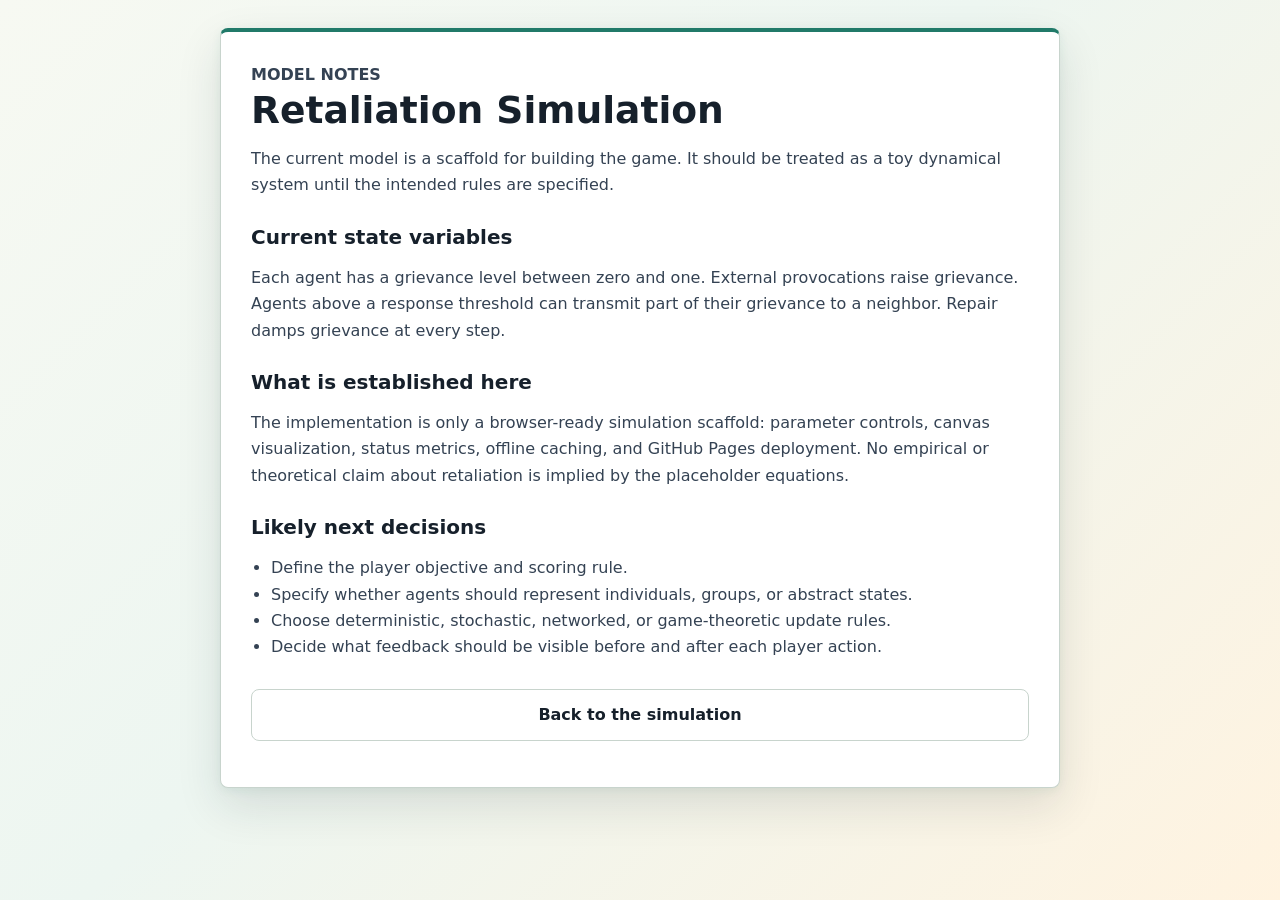
==== further-reading.html @ 0118640a "Initial static simulation scaffold" ====
<!doctype html>
<html lang="en">
<head>
  <meta charset="utf-8">
  <meta name="viewport" content="width=device-width, initial-scale=1">
  <meta name="theme-color" content="#f4f7f3">
  <title>Model Notes: Retaliation Simulation</title>
  <link rel="manifest" href="manifest.webmanifest">
  <link rel="apple-touch-icon" href="icons/retaliation-icon-180.png">
  <link rel="stylesheet" href="styles.css?v=2026-06-21">
</head>
<body>
  <main class="reading-shell">
    <article class="reading-page">
      <p class="eyebrow">Model notes</p>
      <h1>Retaliation Simulation</h1>
      <p class="lede">
        The current model is a scaffold for building the game. It should be
        treated as a toy dynamical system until the intended rules are specified.
      </p>

      <section>
        <h2>Current state variables</h2>
        <p>
          Each agent has a grievance level between zero and one. External
          provocations raise grievance. Agents above a response threshold can
          transmit part of their grievance to a neighbor. Repair damps grievance
          at every step.
        </p>
      </section>

      <section>
        <h2>What is established here</h2>
        <p>
          The implementation is only a browser-ready simulation scaffold:
          parameter controls, canvas visualization, status metrics, offline
          caching, and GitHub Pages deployment. No empirical or theoretical
          claim about retaliation is implied by the placeholder equations.
        </p>
      </section>

      <section>
        <h2>Likely next decisions</h2>
        <ul class="resource-list">
          <li>Define the player objective and scoring rule.</li>
          <li>Specify whether agents should represent individuals, groups, or abstract states.</li>
          <li>Choose deterministic, stochastic, networked, or game-theoretic update rules.</li>
          <li>Decide what feedback should be visible before and after each player action.</li>
        </ul>
      </section>

      <p class="back-link"><a href="index.html">Back to the simulation</a></p>
    </article>
  </main>

  <script>
    if ('serviceWorker' in navigator && window.location.protocol !== 'file:') {
      navigator.serviceWorker.register('service-worker.js').catch(() => {});
    }
  </script>
</body>
</html>
---- styles.css ----
:root {
  color-scheme: light;
  --paper: #f4f7f3;
  --ink: #16202b;
  --muted: #5e6972;
  --line: #c8d4cd;
  --panel: #ffffff;
  --button: #f9fbfa;
  --button-hover: #eef6f1;
  --blue: #2f6f9f;
  --green: #217a69;
  --red: #c2412d;
  --amber: #c98614;
  --gold: #f2c14e;
  --shadow: 0 18px 45px rgba(27, 40, 48, 0.12), 0 2px 10px rgba(33, 122, 105, 0.08);
  font-family: Inter, ui-sans-serif, system-ui, -apple-system, BlinkMacSystemFont, "Segoe UI", sans-serif;
}

* {
  box-sizing: border-box;
}

body {
  margin: 0;
  min-height: 100vh;
  color: var(--ink);
  background:
    linear-gradient(135deg, #f7f9f2 0%, #edf6f1 45%, #fff3e0 100%);
}

button,
input {
  font: inherit;
}

button {
  min-height: 42px;
  border: 1px solid var(--line);
  border-radius: 8px;
  color: var(--ink);
  background: var(--button);
  cursor: pointer;
  transition: background 160ms ease, border-color 160ms ease, box-shadow 160ms ease, transform 160ms ease;
}

button:not(:disabled):hover {
  border-color: rgba(194, 65, 45, 0.42);
  background: var(--button-hover);
  box-shadow: 0 5px 14px rgba(33, 122, 105, 0.13);
  transform: translateY(-1px);
}

button:focus-visible,
input:focus-visible,
a:focus-visible {
  outline: 3px solid rgba(47, 111, 159, 0.28);
  outline-offset: 2px;
}

.app-shell {
  display: grid;
  grid-template-columns: minmax(0, 1fr) 304px;
  gap: 20px;
  min-height: 100vh;
  padding: 18px;
}

.play-area {
  display: flex;
  flex-direction: column;
  min-width: 0;
  border: 1px solid var(--line);
  border-top: 4px solid var(--green);
  border-radius: 8px;
  background: var(--panel);
  box-shadow: var(--shadow);
  overflow: hidden;
}

.top-bar {
  display: flex;
  align-items: center;
  justify-content: space-between;
  gap: 18px;
  padding: 16px 20px 12px;
  border-bottom: 1px solid var(--line);
  background: linear-gradient(90deg, rgba(33, 122, 105, 0.11), rgba(242, 193, 78, 0.16));
}

.eyebrow {
  margin: 0 0 4px;
  color: var(--muted);
  font-size: 0.78rem;
  font-weight: 700;
  letter-spacing: 0;
  text-transform: uppercase;
}

h1 {
  margin: 0;
  font-size: 2.25rem;
  line-height: 1;
}

.status-strip {
  display: flex;
  flex-wrap: wrap;
  gap: 8px;
  justify-content: flex-end;
  color: var(--muted);
  white-space: nowrap;
}

.status-strip span {
  padding: 7px 10px;
  border: 1px solid var(--line);
  border-radius: 8px;
  background: rgba(255, 255, 255, 0.82);
}

.canvas-wrap {
  min-height: 0;
  padding: 12px 14px 6px;
}

canvas {
  display: block;
  width: 100%;
  aspect-ratio: 30 / 19;
  max-height: calc(100vh - 178px);
  border: 1px solid var(--line);
  border-radius: 8px;
  background: #ffffff;
}

.command-row {
  display: flex;
  align-items: center;
  justify-content: space-between;
  gap: 16px;
  padding: 12px 20px 16px;
}

.button-cluster {
  display: grid;
  grid-template-columns: repeat(3, minmax(88px, 1fr));
  gap: 10px;
}

.primary-button {
  border-color: var(--green);
  color: #ffffff;
  background: var(--green);
  font-weight: 750;
}

.primary-button.is-running {
  border-color: var(--red);
  background: var(--red);
}

#eventText {
  margin: 0;
  color: var(--muted);
  font-weight: 700;
  text-align: right;
}

.side-panel {
  display: flex;
  flex-direction: column;
  gap: 14px;
  min-width: 0;
}

.metric-card,
.control-group,
.history {
  border: 1px solid var(--line);
  border-radius: 8px;
  background: var(--panel);
  padding: 14px;
}

.metric-card {
  display: grid;
  gap: 14px;
}

.metric-main {
  display: grid;
  gap: 2px;
  text-align: center;
}

.metric-main span:first-child {
  color: var(--green);
  font-size: 2.6rem;
  font-weight: 900;
  line-height: 1;
}

.metric-main span:last-child {
  color: var(--muted);
  font-size: 0.82rem;
  font-weight: 750;
  text-transform: uppercase;
}

.metric-grid {
  display: grid;
  grid-template-columns: repeat(2, minmax(0, 1fr));
  gap: 8px;
}

.metric-grid p {
  display: grid;
  gap: 3px;
  margin: 0;
  padding: 10px;
  border: 1px solid var(--line);
  border-radius: 8px;
  background: #fbfcfb;
}

.metric-grid span {
  color: var(--muted);
  font-size: 0.76rem;
  font-weight: 700;
  text-transform: uppercase;
}

.metric-grid strong {
  font-size: 1.18rem;
}

.control-group {
  display: grid;
  gap: 9px;
}

.control-group label {
  color: var(--muted);
  font-size: 0.88rem;
  font-weight: 760;
  text-transform: uppercase;
}

.range-row {
  display: grid;
  grid-template-columns: minmax(0, 1fr) 42px;
  gap: 10px;
  align-items: center;
}

input[type="range"] {
  width: 100%;
  accent-color: var(--green);
}

output {
  min-width: 42px;
  padding: 5px 6px;
  border: 1px solid var(--line);
  border-radius: 8px;
  color: var(--ink);
  background: #fbfcfb;
  text-align: center;
  font-weight: 800;
}

.history {
  min-height: 148px;
}

.history h2 {
  margin: 0 0 8px;
  color: var(--muted);
  font-size: 0.88rem;
  text-transform: uppercase;
}

.history ol {
  display: grid;
  gap: 7px;
  margin: 0;
  padding: 0;
  list-style: none;
}

.history li {
  padding: 8px 9px;
  border-left: 3px solid var(--gold);
  border-radius: 6px;
  color: var(--muted);
  background: #fbfcfb;
  font-size: 0.88rem;
}

.reading-nav a,
.back-link a {
  display: block;
  padding: 12px 14px;
  border: 1px solid var(--line);
  border-radius: 8px;
  color: var(--ink);
  background: var(--panel);
  text-align: center;
  font-weight: 750;
  text-decoration: none;
}

.reading-nav a:hover,
.back-link a:hover {
  border-color: rgba(33, 122, 105, 0.46);
  background: #f7fbf8;
}

.reading-shell {
  min-height: 100vh;
  padding: 28px 18px;
}

.reading-page {
  max-width: 840px;
  margin: 0 auto;
  border: 1px solid var(--line);
  border-top: 4px solid var(--green);
  border-radius: 8px;
  background: var(--panel);
  box-shadow: var(--shadow);
  padding: 30px;
}

.reading-page h1 {
  font-size: 2.35rem;
}

.reading-page h2 {
  margin: 26px 0 8px;
  font-size: 1.25rem;
}

.reading-page p,
.resource-list {
  color: #344253;
  font-size: 1rem;
  line-height: 1.65;
}

.lede {
  font-size: 1.1rem;
}

.resource-list {
  padding-left: 1.25rem;
}

.back-link {
  margin-top: 28px;
}

@media (max-width: 940px) {
  .app-shell {
    grid-template-columns: 1fr;
  }

  canvas {
    max-height: none;
  }

  .side-panel {
    display: grid;
    grid-template-columns: repeat(2, minmax(0, 1fr));
  }

  .metric-card,
  .history,
  .reading-nav {
    grid-column: 1 / -1;
  }
}

@media (max-width: 620px) {
  .app-shell,
  .reading-shell {
    padding: 10px;
  }

  .top-bar,
  .command-row {
    align-items: stretch;
    flex-direction: column;
  }

  h1,
  .reading-page h1 {
    font-size: 1.82rem;
  }

  .status-strip {
    justify-content: flex-start;
    white-space: normal;
  }

  .button-cluster,
  .side-panel {
    grid-template-columns: 1fr;
  }

  #eventText {
    text-align: left;
  }

  .reading-page {
    padding: 20px;
  }
}
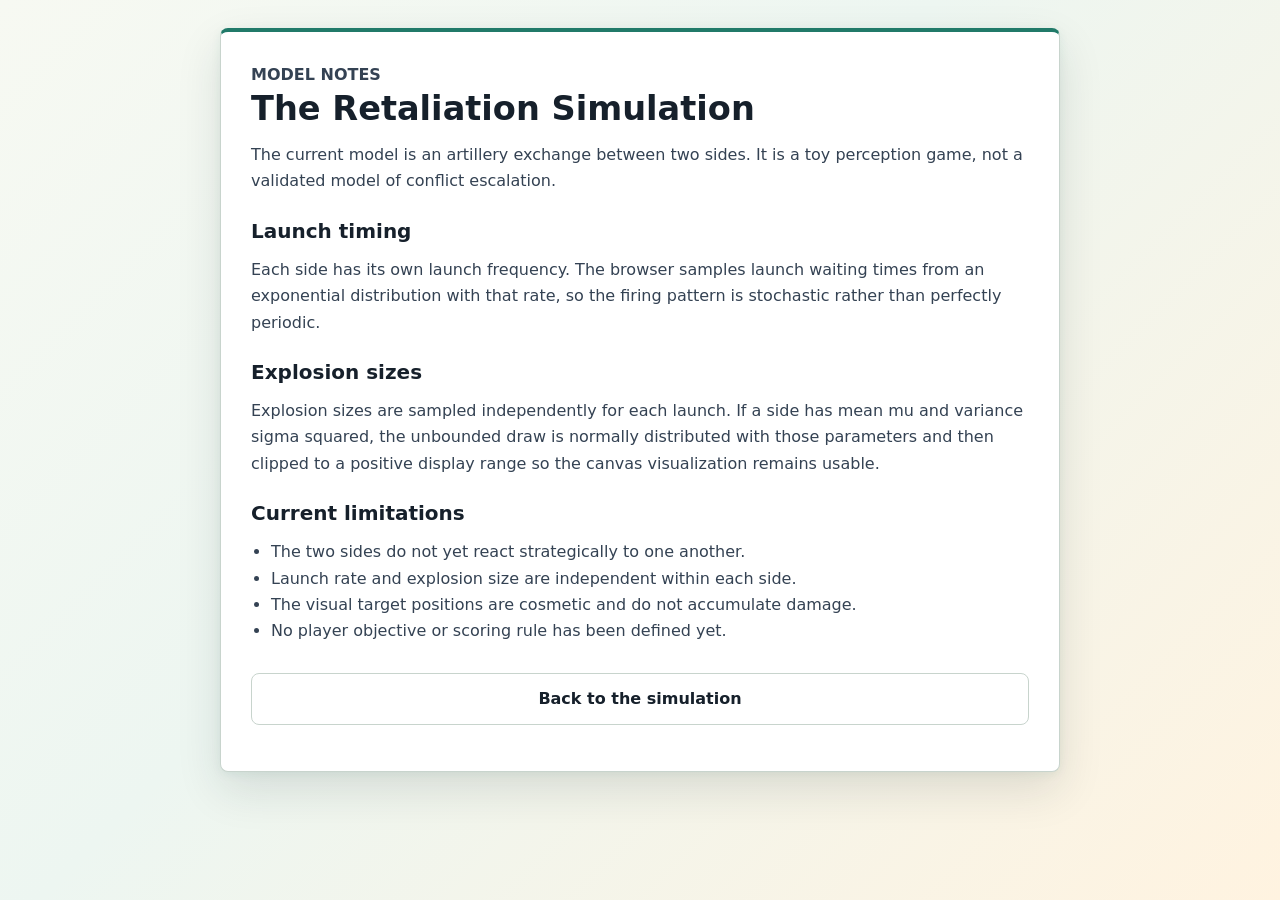
==== commit 00900ca7: "Implement artillery retaliation simulation" ====
--- a/further-reading.html
+++ b/further-reading.html
@@ -4,48 +4,48 @@
   <meta charset="utf-8">
   <meta name="viewport" content="width=device-width, initial-scale=1">
   <meta name="theme-color" content="#f4f7f3">
-  <title>Model Notes: Retaliation Simulation</title>
+  <title>Model Notes: The Retaliation Simulation</title>
   <link rel="manifest" href="manifest.webmanifest">
+  <link rel="icon" href="icons/retaliation-icon.svg" type="image/svg+xml">
   <link rel="apple-touch-icon" href="icons/retaliation-icon-180.png">
-  <link rel="stylesheet" href="styles.css?v=2026-06-21">
+  <link rel="stylesheet" href="styles.css?v=2026-06-21-artillery">
 </head>
 <body>
   <main class="reading-shell">
     <article class="reading-page">
       <p class="eyebrow">Model notes</p>
-      <h1>Retaliation Simulation</h1>
+      <h1>The Retaliation Simulation</h1>
       <p class="lede">
-        The current model is a scaffold for building the game. It should be
-        treated as a toy dynamical system until the intended rules are specified.
+        The current model is an artillery exchange between two sides. It is a
+        toy perception game, not a validated model of conflict escalation.
       </p>
 
       <section>
-        <h2>Current state variables</h2>
+        <h2>Launch timing</h2>
         <p>
-          Each agent has a grievance level between zero and one. External
-          provocations raise grievance. Agents above a response threshold can
-          transmit part of their grievance to a neighbor. Repair damps grievance
-          at every step.
+          Each side has its own launch frequency. The browser samples launch
+          waiting times from an exponential distribution with that rate, so the
+          firing pattern is stochastic rather than perfectly periodic.
         </p>
       </section>
 
       <section>
-        <h2>What is established here</h2>
+        <h2>Explosion sizes</h2>
         <p>
-          The implementation is only a browser-ready simulation scaffold:
-          parameter controls, canvas visualization, status metrics, offline
-          caching, and GitHub Pages deployment. No empirical or theoretical
-          claim about retaliation is implied by the placeholder equations.
+          Explosion sizes are sampled independently for each launch. If a side
+          has mean mu and variance sigma squared, the unbounded draw is
+          normally distributed with those parameters and then clipped to a
+          positive display range so the canvas visualization remains usable.
         </p>
       </section>
 
       <section>
-        <h2>Likely next decisions</h2>
+        <h2>Current limitations</h2>
         <ul class="resource-list">
-          <li>Define the player objective and scoring rule.</li>
-          <li>Specify whether agents should represent individuals, groups, or abstract states.</li>
-          <li>Choose deterministic, stochastic, networked, or game-theoretic update rules.</li>
-          <li>Decide what feedback should be visible before and after each player action.</li>
+          <li>The two sides do not yet react strategically to one another.</li>
+          <li>Launch rate and explosion size are independent within each side.</li>
+          <li>The visual target positions are cosmetic and do not accumulate damage.</li>
+          <li>No player objective or scoring rule has been defined yet.</li>
         </ul>
       </section>
 
--- a/styles.css
+++ b/styles.css
@@ -7,10 +7,9 @@
   --panel: #ffffff;
   --button: #f9fbfa;
   --button-hover: #eef6f1;
-  --blue: #2f6f9f;
+  --left: #2f6f9f;
+  --right: #c2412d;
   --green: #217a69;
-  --red: #c2412d;
-  --amber: #c98614;
   --gold: #f2c14e;
   --shadow: 0 18px 45px rgba(27, 40, 48, 0.12), 0 2px 10px rgba(33, 122, 105, 0.08);
   font-family: Inter, ui-sans-serif, system-ui, -apple-system, BlinkMacSystemFont, "Segoe UI", sans-serif;
@@ -25,7 +24,7 @@
   min-height: 100vh;
   color: var(--ink);
   background:
-    linear-gradient(135deg, #f7f9f2 0%, #edf6f1 45%, #fff3e0 100%);
+    linear-gradient(135deg, #f7f9f2 0%, #edf6f1 43%, #fff3e0 100%);
 }
 
 button,
@@ -51,7 +50,6 @@
 }
 
 button:focus-visible,
-input:focus-visible,
 a:focus-visible {
   outline: 3px solid rgba(47, 111, 159, 0.28);
   outline-offset: 2px;
@@ -59,22 +57,42 @@
 
 .app-shell {
   display: grid;
-  grid-template-columns: minmax(0, 1fr) 304px;
-  gap: 20px;
+  grid-template-columns: 292px minmax(0, 1fr) 292px;
+  gap: 18px;
   min-height: 100vh;
   padding: 18px;
+}
+
+.play-area,
+.faction-panel {
+  min-width: 0;
+  border: 1px solid var(--line);
+  border-radius: 8px;
+  background: var(--panel);
+  box-shadow: var(--shadow);
 }
 
 .play-area {
   display: flex;
   flex-direction: column;
-  min-width: 0;
-  border: 1px solid var(--line);
+  overflow: hidden;
   border-top: 4px solid var(--green);
-  border-radius: 8px;
-  background: var(--panel);
-  box-shadow: var(--shadow);
-  overflow: hidden;
+}
+
+.faction-panel {
+  display: flex;
+  flex-direction: column;
+  gap: 14px;
+  padding: 14px;
+  align-self: start;
+}
+
+.left-panel {
+  border-top: 4px solid var(--left);
+}
+
+.right-panel {
+  border-top: 4px solid var(--right);
 }
 
 .top-bar {
@@ -84,7 +102,7 @@
   gap: 18px;
   padding: 16px 20px 12px;
   border-bottom: 1px solid var(--line);
-  background: linear-gradient(90deg, rgba(33, 122, 105, 0.11), rgba(242, 193, 78, 0.16));
+  background: linear-gradient(90deg, rgba(47, 111, 159, 0.10), rgba(242, 193, 78, 0.15), rgba(194, 65, 45, 0.10));
 }
 
 .eyebrow {
@@ -96,10 +114,18 @@
   text-transform: uppercase;
 }
 
+h1,
+h2 {
+  margin: 0;
+  line-height: 1;
+}
+
 h1 {
-  margin: 0;
-  font-size: 2.25rem;
-  line-height: 1;
+  font-size: 2.12rem;
+}
+
+h2 {
+  font-size: 1.34rem;
 }
 
 .status-strip {
@@ -116,6 +142,7 @@
   border: 1px solid var(--line);
   border-radius: 8px;
   background: rgba(255, 255, 255, 0.82);
+  font-weight: 720;
 }
 
 .canvas-wrap {
@@ -126,8 +153,8 @@
 canvas {
   display: block;
   width: 100%;
-  aspect-ratio: 30 / 19;
-  max-height: calc(100vh - 178px);
+  aspect-ratio: 5 / 3;
+  max-height: calc(100vh - 278px);
   border: 1px solid var(--line);
   border-radius: 8px;
   background: #ffffff;
@@ -138,12 +165,12 @@
   align-items: center;
   justify-content: space-between;
   gap: 16px;
-  padding: 12px 20px 16px;
+  padding: 12px 20px 14px;
 }
 
 .button-cluster {
   display: grid;
-  grid-template-columns: repeat(3, minmax(88px, 1fr));
+  grid-template-columns: repeat(2, minmax(94px, 1fr));
   gap: 10px;
 }
 
@@ -155,8 +182,8 @@
 }
 
 .primary-button.is-running {
-  border-color: var(--red);
-  background: var(--red);
+  border-color: var(--right);
+  background: var(--right);
 }
 
 #eventText {
@@ -166,135 +193,122 @@
   text-align: right;
 }
 
-.side-panel {
-  display: flex;
-  flex-direction: column;
-  gap: 14px;
-  min-width: 0;
-}
-
-.metric-card,
-.control-group,
-.history {
-  border: 1px solid var(--line);
-  border-radius: 8px;
-  background: var(--panel);
-  padding: 14px;
-}
-
-.metric-card {
-  display: grid;
-  gap: 14px;
-}
-
-.metric-main {
-  display: grid;
-  gap: 2px;
-  text-align: center;
-}
-
-.metric-main span:first-child {
-  color: var(--green);
-  font-size: 2.6rem;
+.faction-header {
+  display: grid;
+  gap: 3px;
+  padding: 4px 2px 0;
+}
+
+.control-card,
+.side-stats,
+.event-panel {
+  border: 1px solid var(--line);
+  border-radius: 8px;
+  background: #fbfcfb;
+}
+
+.control-card {
+  display: grid;
+  gap: 10px;
+  padding: 12px;
+}
+
+.control-card label {
+  color: var(--muted);
+  font-size: 0.84rem;
+  font-weight: 760;
+  text-transform: uppercase;
+}
+
+.stepper-row {
+  display: grid;
+  grid-template-columns: 42px minmax(0, 1fr) 42px;
+  gap: 8px;
+  align-items: center;
+}
+
+.stepper-row button {
+  min-width: 42px;
+  padding: 0;
+  font-size: 1.32rem;
   font-weight: 900;
   line-height: 1;
 }
 
-.metric-main span:last-child {
-  color: var(--muted);
-  font-size: 0.82rem;
-  font-weight: 750;
-  text-transform: uppercase;
-}
-
-.metric-grid {
+output {
+  display: block;
+  min-width: 0;
+  padding: 9px 8px;
+  border: 1px solid var(--line);
+  border-radius: 8px;
+  color: var(--ink);
+  background: #ffffff;
+  text-align: center;
+  font-weight: 850;
+}
+
+.side-stats {
   display: grid;
   grid-template-columns: repeat(2, minmax(0, 1fr));
   gap: 8px;
-}
-
-.metric-grid p {
+  padding: 10px;
+}
+
+.side-stats p {
   display: grid;
   gap: 3px;
   margin: 0;
-  padding: 10px;
-  border: 1px solid var(--line);
-  border-radius: 8px;
-  background: #fbfcfb;
-}
-
-.metric-grid span {
-  color: var(--muted);
-  font-size: 0.76rem;
-  font-weight: 700;
-  text-transform: uppercase;
-}
-
-.metric-grid strong {
-  font-size: 1.18rem;
-}
-
-.control-group {
-  display: grid;
-  gap: 9px;
-}
-
-.control-group label {
-  color: var(--muted);
-  font-size: 0.88rem;
+  padding: 9px;
+  border: 1px solid var(--line);
+  border-radius: 8px;
+  background: #ffffff;
+}
+
+.side-stats span {
+  color: var(--muted);
+  font-size: 0.72rem;
   font-weight: 760;
   text-transform: uppercase;
 }
 
-.range-row {
-  display: grid;
-  grid-template-columns: minmax(0, 1fr) 42px;
-  gap: 10px;
-  align-items: center;
-}
-
-input[type="range"] {
-  width: 100%;
-  accent-color: var(--green);
-}
-
-output {
-  min-width: 42px;
-  padding: 5px 6px;
-  border: 1px solid var(--line);
-  border-radius: 8px;
-  color: var(--ink);
-  background: #fbfcfb;
-  text-align: center;
-  font-weight: 800;
-}
-
-.history {
-  min-height: 148px;
-}
-
-.history h2 {
+.side-stats strong {
+  font-size: 1.2rem;
+}
+
+.event-panel {
+  margin: 0 20px 14px;
+  padding: 12px;
+}
+
+.event-panel h2 {
   margin: 0 0 8px;
   color: var(--muted);
   font-size: 0.88rem;
   text-transform: uppercase;
 }
 
-.history ol {
-  display: grid;
+.event-panel ol {
+  display: grid;
+  grid-template-columns: repeat(2, minmax(0, 1fr));
   gap: 7px;
   margin: 0;
   padding: 0;
   list-style: none;
 }
 
-.history li {
+.event-panel li {
+  min-height: 34px;
   padding: 8px 9px;
   border-left: 3px solid var(--gold);
   border-radius: 6px;
   color: var(--muted);
-  background: #fbfcfb;
+  background: #ffffff;
   font-size: 0.88rem;
+  font-weight: 650;
+}
+
+.reading-nav {
+  margin: 0 20px 20px;
 }
 
 .reading-nav a,
@@ -333,7 +347,7 @@
 }
 
 .reading-page h1 {
-  font-size: 2.35rem;
+  font-size: 2.1rem;
 }
 
 .reading-page h2 {
@@ -360,31 +374,41 @@
   margin-top: 28px;
 }
 
-@media (max-width: 940px) {
+@media (max-width: 1120px) {
   .app-shell {
-    grid-template-columns: 1fr;
+    grid-template-columns: 1fr 1fr;
+  }
+
+  .play-area {
+    grid-column: 1 / -1;
+    grid-row: 1;
+  }
+
+  .left-panel,
+  .right-panel {
+    grid-row: 2;
   }
 
   canvas {
     max-height: none;
   }
-
-  .side-panel {
-    display: grid;
-    grid-template-columns: repeat(2, minmax(0, 1fr));
-  }
-
-  .metric-card,
-  .history,
-  .reading-nav {
-    grid-column: 1 / -1;
-  }
-}
-
-@media (max-width: 620px) {
+}
+
+@media (max-width: 700px) {
   .app-shell,
   .reading-shell {
     padding: 10px;
+  }
+
+  .app-shell {
+    grid-template-columns: 1fr;
+  }
+
+  .play-area,
+  .left-panel,
+  .right-panel {
+    grid-column: 1;
+    grid-row: auto;
   }
 
   .top-bar,
@@ -393,9 +417,8 @@
     flex-direction: column;
   }
 
-  h1,
-  .reading-page h1 {
-    font-size: 1.82rem;
+  h1 {
+    font-size: 1.72rem;
   }
 
   .status-strip {
@@ -403,15 +426,14 @@
     white-space: normal;
   }
 
-  .button-cluster,
-  .side-panel {
-    grid-template-columns: 1fr;
-  }
-
   #eventText {
     text-align: left;
   }
 
+  .event-panel ol {
+    grid-template-columns: 1fr;
+  }
+
   .reading-page {
     padding: 20px;
   }
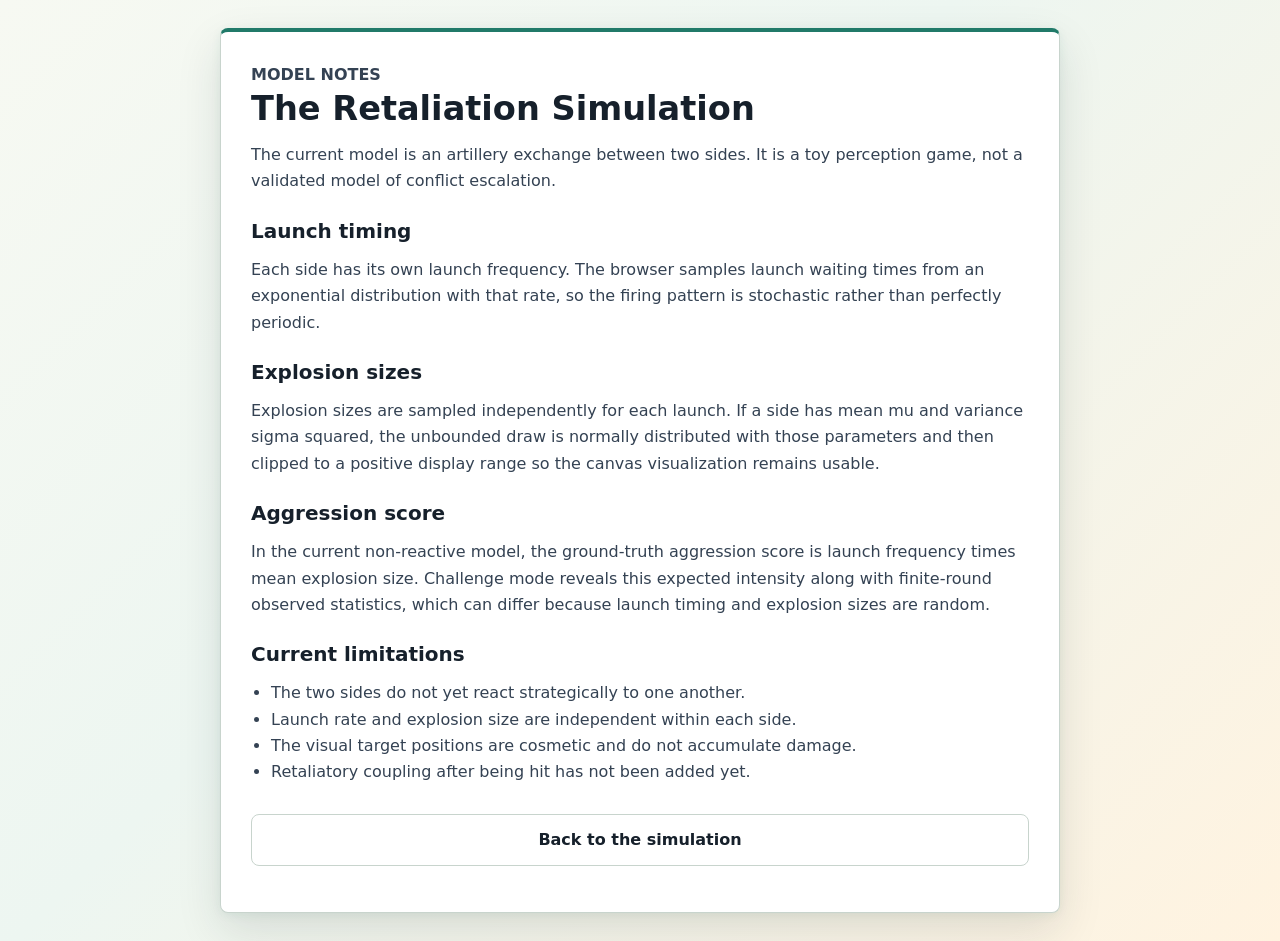
==== commit 1937a92b: "Add challenge rounds and aggression reveal" ====
--- a/further-reading.html
+++ b/further-reading.html
@@ -8,7 +8,7 @@
   <link rel="manifest" href="manifest.webmanifest">
   <link rel="icon" href="icons/retaliation-icon.svg" type="image/svg+xml">
   <link rel="apple-touch-icon" href="icons/retaliation-icon-180.png">
-  <link rel="stylesheet" href="styles.css?v=2026-06-21-artillery">
+  <link rel="stylesheet" href="styles.css?v=2026-06-21-rounds">
 </head>
 <body>
   <main class="reading-shell">
@@ -40,12 +40,22 @@
       </section>
 
       <section>
+        <h2>Aggression score</h2>
+        <p>
+          In the current non-reactive model, the ground-truth aggression score
+          is launch frequency times mean explosion size. Challenge mode reveals
+          this expected intensity along with finite-round observed statistics,
+          which can differ because launch timing and explosion sizes are random.
+        </p>
+      </section>
+
+      <section>
         <h2>Current limitations</h2>
         <ul class="resource-list">
           <li>The two sides do not yet react strategically to one another.</li>
           <li>Launch rate and explosion size are independent within each side.</li>
           <li>The visual target positions are cosmetic and do not accumulate damage.</li>
-          <li>No player objective or scoring rule has been defined yet.</li>
+          <li>Retaliatory coupling after being hit has not been added yet.</li>
         </ul>
       </section>
 
--- a/styles.css
+++ b/styles.css
@@ -25,6 +25,7 @@
   color: var(--ink);
   background:
     linear-gradient(135deg, #f7f9f2 0%, #edf6f1 43%, #fff3e0 100%);
+  overflow-x: hidden;
 }
 
 button,
@@ -53,6 +54,12 @@
 a:focus-visible {
   outline: 3px solid rgba(47, 111, 159, 0.28);
   outline-offset: 2px;
+}
+
+button:disabled {
+  cursor: default;
+  opacity: 0.58;
+  transform: none;
 }
 
 .app-shell {
@@ -145,6 +152,57 @@
   font-weight: 720;
 }
 
+.mode-panel {
+  display: flex;
+  align-items: center;
+  justify-content: space-between;
+  gap: 14px;
+  padding: 12px 20px;
+  border-bottom: 1px solid var(--line);
+  background: #fbfcfb;
+}
+
+.mode-buttons {
+  display: grid;
+  grid-template-columns: repeat(2, minmax(112px, 1fr));
+  gap: 8px;
+}
+
+.mode-button {
+  font-weight: 800;
+}
+
+.mode-button.is-active {
+  border-color: var(--green);
+  color: #ffffff;
+  background: var(--green);
+}
+
+.duration-control {
+  display: grid;
+  grid-template-columns: auto minmax(154px, 1fr);
+  gap: 10px;
+  align-items: center;
+  color: var(--muted);
+  font-size: 0.82rem;
+  font-weight: 760;
+  text-transform: uppercase;
+}
+
+.duration-stepper {
+  display: grid;
+  grid-template-columns: 42px minmax(70px, 1fr) 42px;
+  gap: 8px;
+  align-items: center;
+}
+
+.duration-stepper button {
+  min-width: 42px;
+  padding: 0;
+  font-size: 1.2rem;
+  font-weight: 900;
+}
+
 .canvas-wrap {
   min-height: 0;
   padding: 12px 14px 6px;
@@ -153,6 +211,8 @@
 canvas {
   display: block;
   width: 100%;
+  min-width: 0;
+  max-width: 100%;
   aspect-ratio: 5 / 3;
   max-height: calc(100vh - 278px);
   border: 1px solid var(--line);
@@ -193,6 +253,108 @@
   text-align: right;
 }
 
+.decision-panel,
+.reveal-panel {
+  margin: 0 20px 14px;
+  border: 1px solid var(--line);
+  border-radius: 8px;
+  background: #fbfcfb;
+  padding: 14px;
+}
+
+.decision-panel h2 {
+  margin: 0 0 10px;
+  color: var(--muted);
+  font-size: 0.9rem;
+  text-transform: uppercase;
+}
+
+.answer-buttons {
+  display: grid;
+  grid-template-columns: repeat(3, minmax(0, 1fr));
+  gap: 10px;
+}
+
+.answer-buttons button {
+  font-weight: 850;
+}
+
+.reveal-panel {
+  display: grid;
+  grid-template-columns: minmax(190px, 0.7fr) minmax(0, 1.3fr);
+  gap: 14px;
+  align-items: start;
+}
+
+.reveal-panel[hidden],
+.decision-panel[hidden] {
+  display: none;
+}
+
+.reveal-panel.is-correct {
+  border-color: rgba(33, 122, 105, 0.36);
+  background: linear-gradient(90deg, rgba(33, 122, 105, 0.12), #fbfcfb 72%);
+}
+
+.reveal-panel.is-incorrect {
+  border-color: rgba(194, 65, 45, 0.32);
+  background: linear-gradient(90deg, rgba(194, 65, 45, 0.11), #fbfcfb 72%);
+}
+
+.result-label {
+  margin: 0 0 4px;
+  color: var(--muted);
+  font-size: 0.78rem;
+  font-weight: 800;
+  text-transform: uppercase;
+}
+
+.result-text {
+  margin: 0;
+  color: var(--ink);
+  font-size: 1.42rem;
+  font-weight: 900;
+  line-height: 1.1;
+}
+
+.result-detail {
+  margin: 8px 0 0;
+  color: var(--muted);
+  font-size: 0.92rem;
+  font-weight: 650;
+  line-height: 1.4;
+}
+
+.reveal-grid {
+  display: grid;
+  gap: 5px;
+}
+
+.reveal-row {
+  display: grid;
+  grid-template-columns: minmax(0, 1.35fr) minmax(64px, 0.7fr) minmax(64px, 0.7fr);
+  gap: 8px;
+  align-items: center;
+  padding: 7px 8px;
+  border: 1px solid var(--line);
+  border-radius: 6px;
+  background: #ffffff;
+}
+
+.reveal-row span {
+  color: var(--muted);
+  font-size: 0.82rem;
+  font-weight: 720;
+}
+
+.reveal-row strong {
+  text-align: right;
+}
+
+.reveal-head {
+  background: #f2f6f4;
+}
+
 .faction-header {
   display: grid;
   gap: 3px;
@@ -247,6 +409,11 @@
   font-weight: 850;
 }
 
+.values-hidden .parameter-card output {
+  color: var(--muted);
+  font-size: 0.88rem;
+}
+
 .side-stats {
   display: grid;
   grid-template-columns: repeat(2, minmax(0, 1fr));
@@ -401,7 +568,10 @@
   }
 
   .app-shell {
-    grid-template-columns: 1fr;
+    grid-template-columns: minmax(0, 1fr);
+    width: 100%;
+    max-width: 100%;
+    overflow-x: hidden;
   }
 
   .play-area,
@@ -409,9 +579,12 @@
   .right-panel {
     grid-column: 1;
     grid-row: auto;
+    width: 100%;
+    max-width: 100%;
   }
 
   .top-bar,
+  .mode-panel,
   .command-row {
     align-items: stretch;
     flex-direction: column;
@@ -430,6 +603,24 @@
     text-align: left;
   }
 
+  .duration-control,
+  .reveal-panel {
+    grid-template-columns: 1fr;
+  }
+
+  .answer-buttons {
+    grid-template-columns: 1fr;
+  }
+
+  .canvas-wrap,
+  .control-card,
+  .side-stats,
+  .event-panel,
+  .reading-nav {
+    max-width: 100%;
+    overflow: hidden;
+  }
+
   .event-panel ol {
     grid-template-columns: 1fr;
   }
